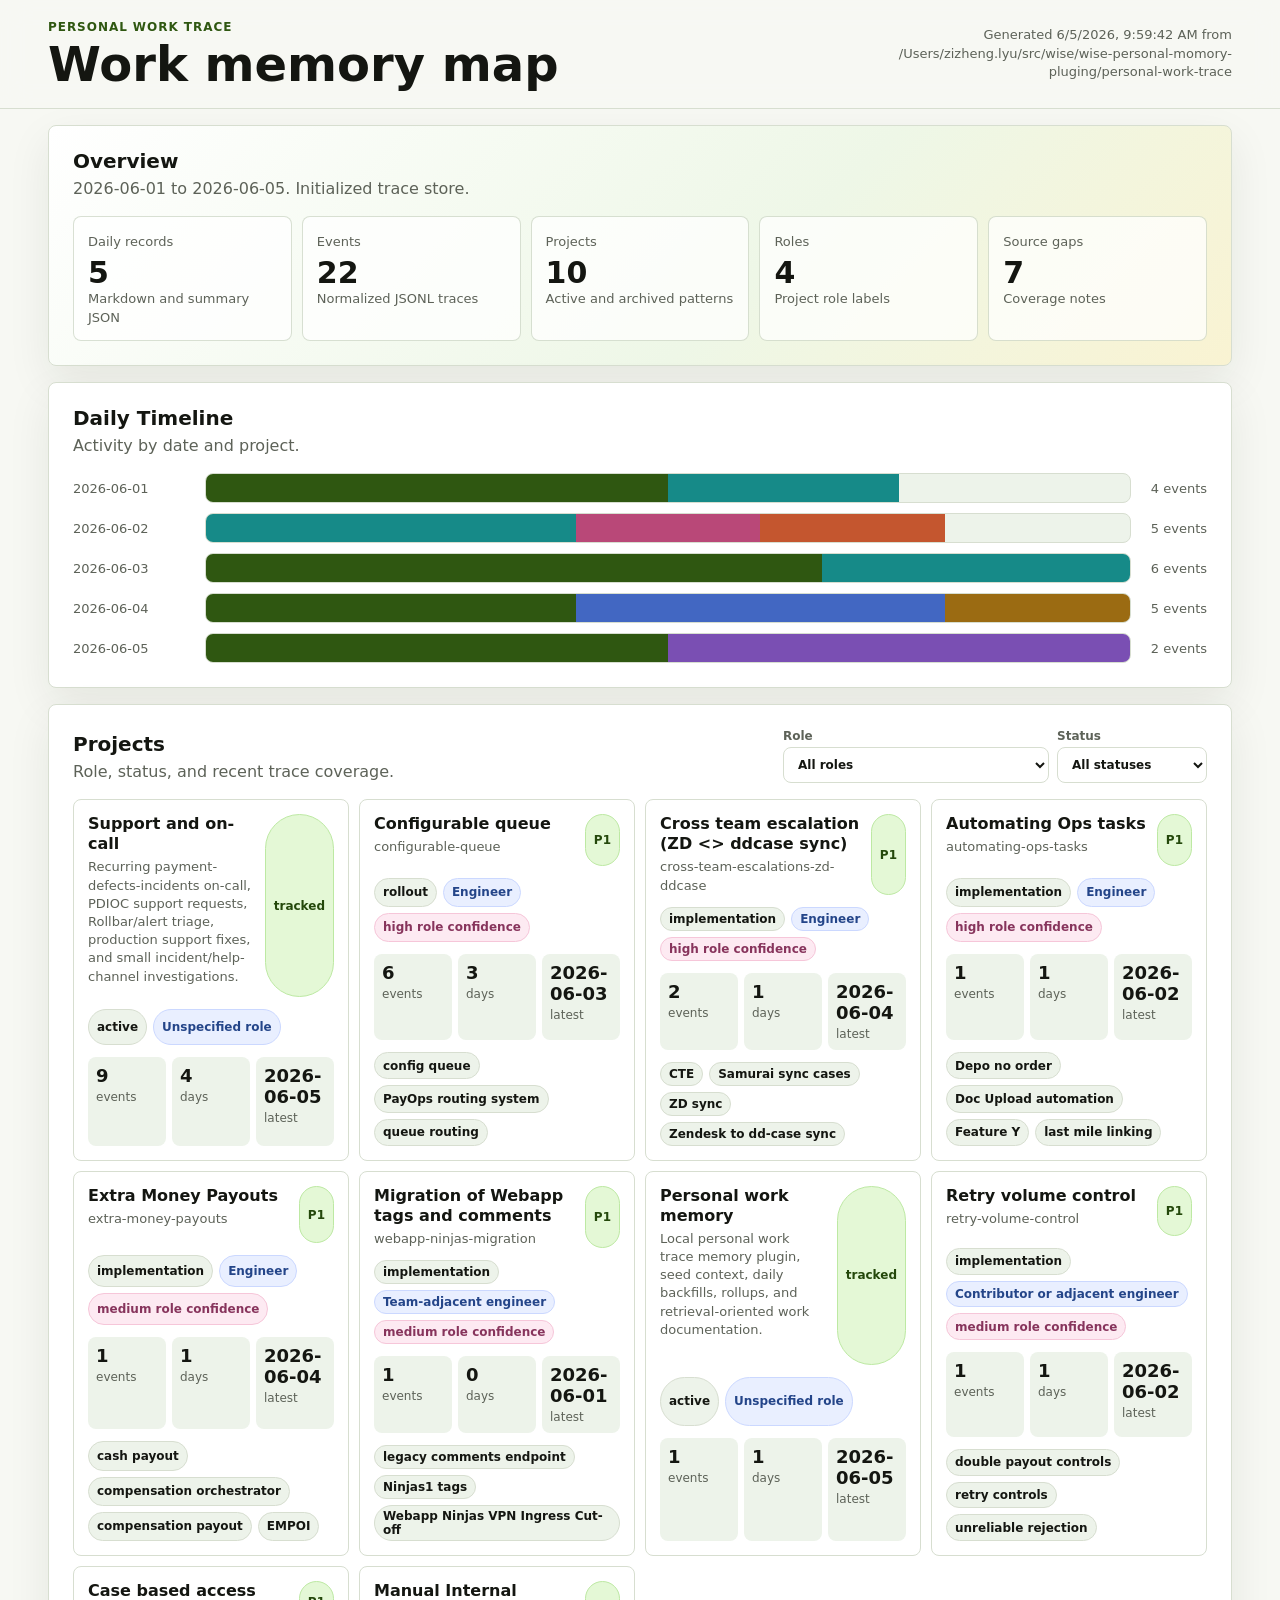
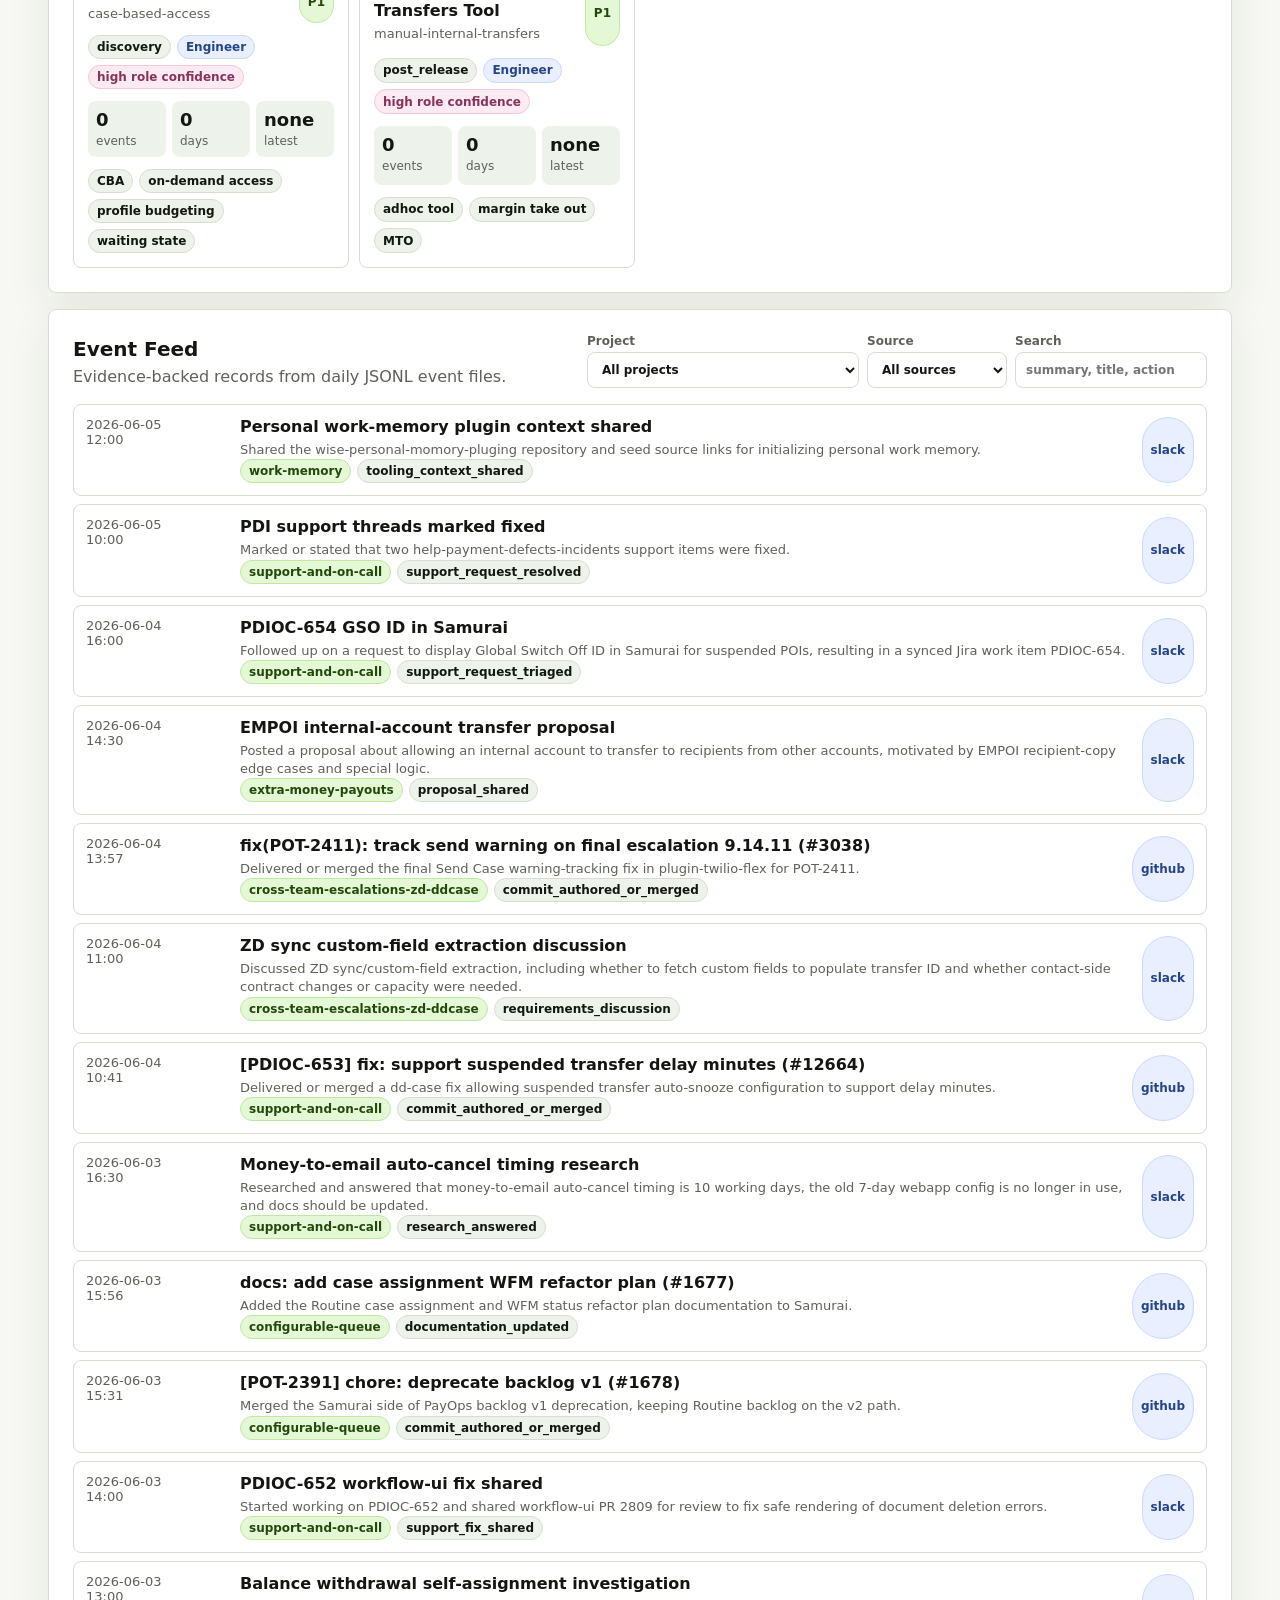
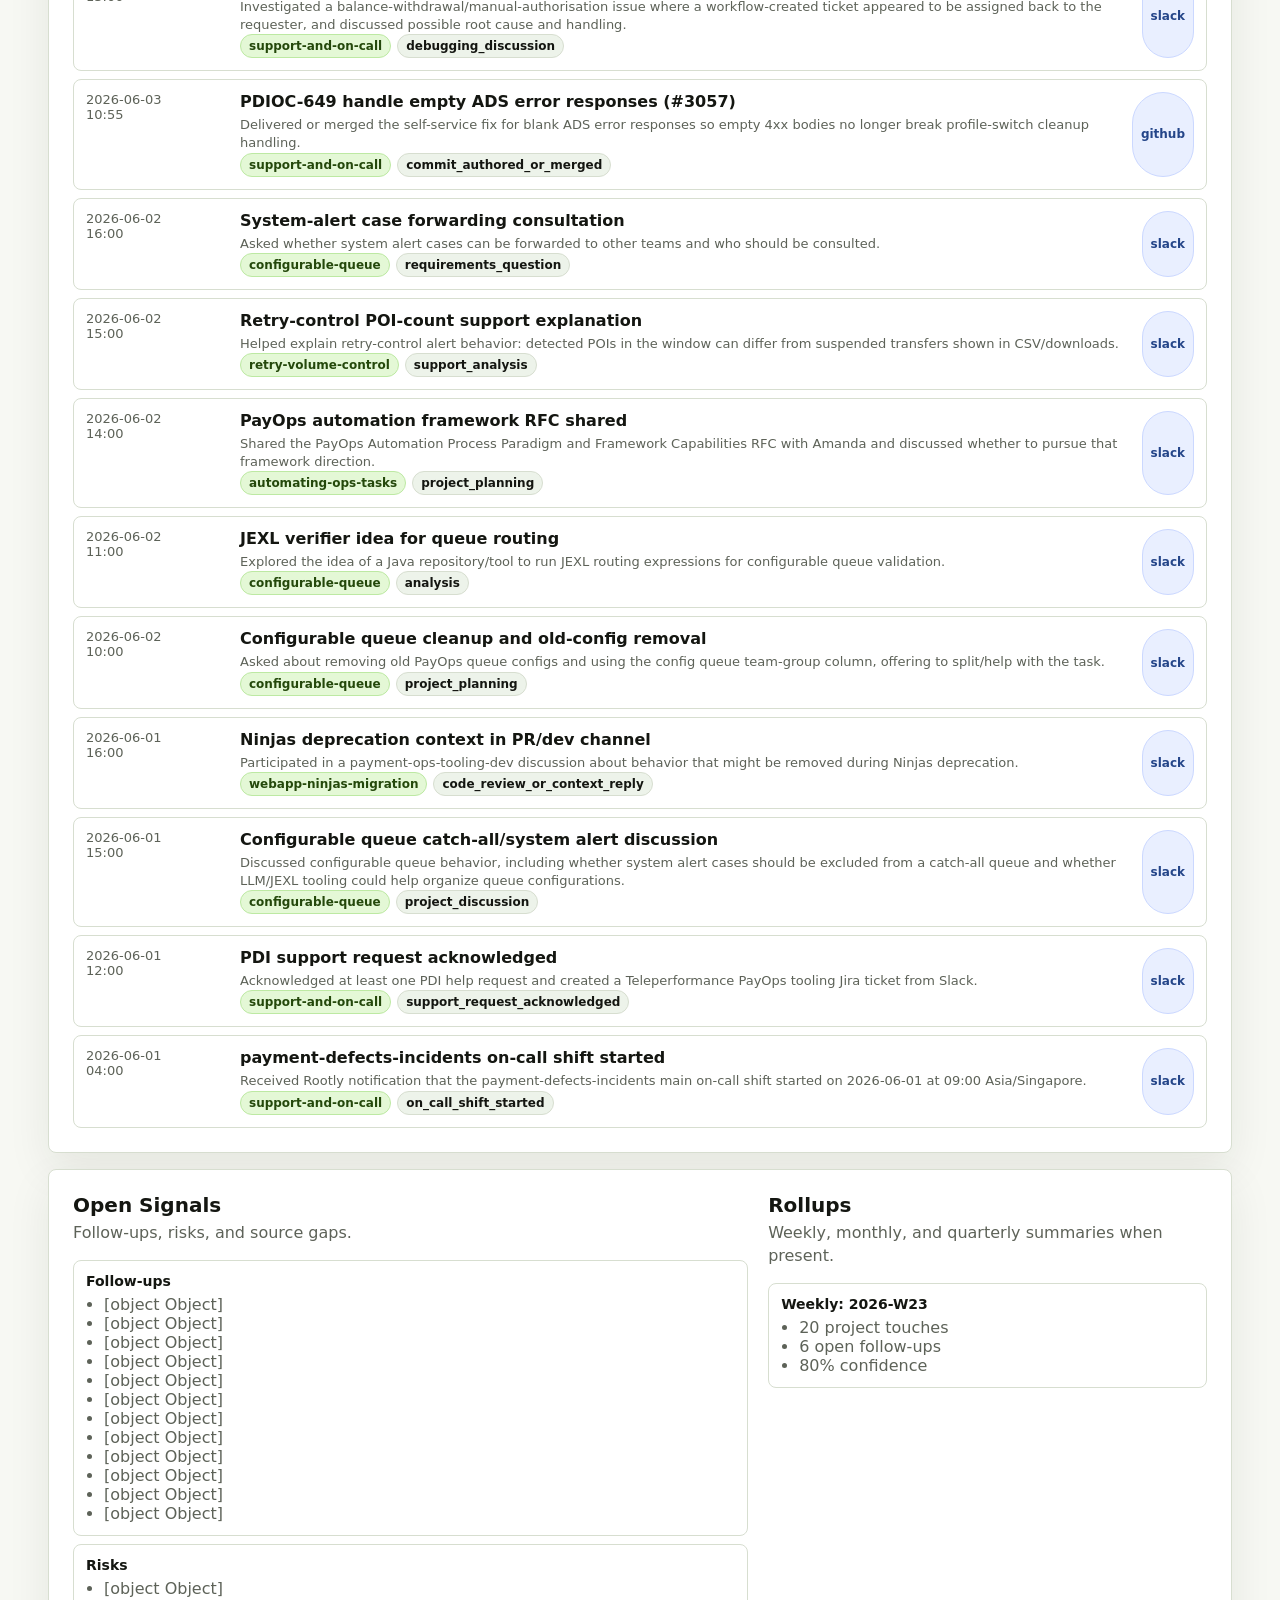
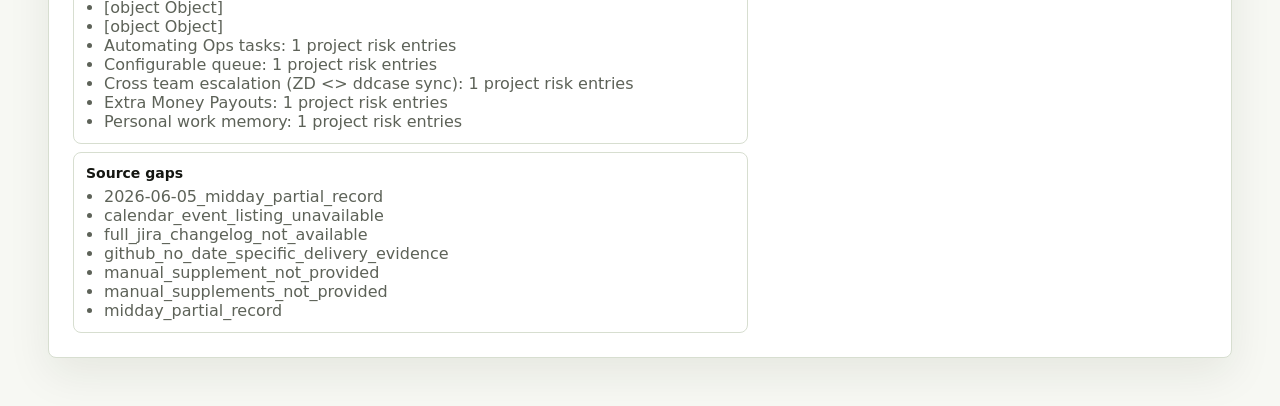
==== website/index.html @ 32085bb5 "feat: update hook" ====
<!doctype html>
<html lang="en">
  <head>
    <meta charset="utf-8">
    <meta name="viewport" content="width=device-width, initial-scale=1">
    <title>Personal Work Trace</title>
    <link rel="stylesheet" href="assets/styles.css">
  </head>
  <body>
    <header class="topbar">
      <div>
        <p class="eyebrow">Personal work trace</p>
        <h1>Work memory map</h1>
      </div>
      <div class="topbar__meta" id="generatedMeta"></div>
    </header>

    <main class="layout">
      <section class="panel panel--overview" aria-labelledby="overviewTitle">
        <div class="section-title">
          <h2 id="overviewTitle">Overview</h2>
          <p id="traceRange"></p>
        </div>
        <div class="metric-grid" id="metricGrid"></div>
      </section>

      <section class="panel" aria-labelledby="timelineTitle">
        <div class="section-title">
          <h2 id="timelineTitle">Daily Timeline</h2>
          <p>Activity by date and project.</p>
        </div>
        <div class="timeline" id="timeline"></div>
      </section>

      <section class="panel" aria-labelledby="projectsTitle">
        <div class="section-title section-title--inline">
          <div>
            <h2 id="projectsTitle">Projects</h2>
            <p>Role, status, and recent trace coverage.</p>
          </div>
          <div class="filters">
            <label>
              <span>Role</span>
              <select id="roleFilter"></select>
            </label>
            <label>
              <span>Status</span>
              <select id="statusFilter"></select>
            </label>
          </div>
        </div>
        <div class="project-grid" id="projectGrid"></div>
      </section>

      <section class="panel" aria-labelledby="feedTitle">
        <div class="section-title section-title--inline">
          <div>
            <h2 id="feedTitle">Event Feed</h2>
            <p>Evidence-backed records from daily JSONL event files.</p>
          </div>
          <div class="filters">
            <label>
              <span>Project</span>
              <select id="projectFilter"></select>
            </label>
            <label>
              <span>Source</span>
              <select id="sourceFilter"></select>
            </label>
            <label class="search-box">
              <span>Search</span>
              <input id="searchInput" type="search" placeholder="summary, title, action">
            </label>
          </div>
        </div>
        <div class="event-feed" id="eventFeed"></div>
      </section>

      <section class="panel panel--split" aria-labelledby="signalsTitle">
        <div>
          <div class="section-title">
            <h2 id="signalsTitle">Open Signals</h2>
            <p>Follow-ups, risks, and source gaps.</p>
          </div>
          <div class="signal-list" id="signalList"></div>
        </div>
        <div>
          <div class="section-title">
            <h2>Rollups</h2>
            <p>Weekly, monthly, and quarterly summaries when present.</p>
          </div>
          <div class="rollup-list" id="rollupList"></div>
        </div>
      </section>
    </main>

    <template id="emptyTemplate">
      <div class="empty-state">
        <p class="eyebrow">No trace data</p>
        <h2>Initialize or refresh your local work trace.</h2>
        <p>Run <code>node website/scripts/generate-data.mjs</code> after the daily memory workflow. The website can exist before the trace store does.</p>
      </div>
    </template>

    <script src="data/work-trace.js"></script>
    <script src="assets/app.js"></script>
  </body>
</html>
---- website/assets/styles.css ----
:root {
  color-scheme: light;
  --bg: #f7f8f3;
  --surface: #ffffff;
  --surface-2: #edf3ea;
  --ink: #141611;
  --muted: #5d6258;
  --soft: #dce3d5;
  --line: #d7ded0;
  --green: #2f5711;
  --lime: #9fe870;
  --teal: #168a88;
  --blue: #4267c2;
  --rose: #b94878;
  --amber: #9b6b12;
  --radius: 8px;
  --shadow: 0 16px 44px rgba(24, 34, 17, 0.08);
}

* {
  box-sizing: border-box;
}

html {
  font-family: Inter, ui-sans-serif, system-ui, -apple-system, BlinkMacSystemFont, "Segoe UI", sans-serif;
  letter-spacing: 0;
}

body {
  margin: 0;
  min-width: 320px;
  background: var(--bg);
  color: var(--ink);
}

button,
input,
select {
  font: inherit;
}

.topbar {
  position: sticky;
  top: 0;
  z-index: 10;
  display: flex;
  align-items: center;
  justify-content: space-between;
  gap: 24px;
  padding: 20px clamp(16px, 4vw, 48px);
  background: rgba(247, 248, 243, 0.92);
  border-bottom: 1px solid var(--line);
  backdrop-filter: blur(14px);
}

.topbar h1 {
  margin: 0;
  font-size: clamp(28px, 4vw, 48px);
  line-height: 1;
}

.topbar__meta {
  max-width: 360px;
  color: var(--muted);
  font-size: 13px;
  line-height: 1.45;
  text-align: right;
}

.layout {
  display: grid;
  gap: 16px;
  padding: 16px clamp(16px, 4vw, 48px) 48px;
}

.panel {
  background: var(--surface);
  border: 1px solid var(--line);
  border-radius: var(--radius);
  padding: clamp(16px, 2vw, 24px);
  box-shadow: var(--shadow);
}

.panel--overview {
  background: linear-gradient(135deg, #ffffff 0%, #eef7e7 60%, #f9f3d2 100%);
}

.panel--split {
  display: grid;
  grid-template-columns: minmax(0, 1fr) minmax(280px, 0.65fr);
  gap: 20px;
}

.section-title {
  margin-bottom: 16px;
}

.section-title--inline {
  display: flex;
  align-items: end;
  justify-content: space-between;
  gap: 16px;
}

.section-title h2,
.empty-state h2 {
  margin: 0 0 4px;
  font-size: 20px;
  line-height: 1.15;
}

.section-title p,
.empty-state p {
  margin: 0;
  color: var(--muted);
  line-height: 1.45;
}

.eyebrow {
  margin: 0 0 6px;
  color: var(--green);
  font-size: 12px;
  font-weight: 800;
  letter-spacing: 0.08em;
  text-transform: uppercase;
}

.metric-grid {
  display: grid;
  grid-template-columns: repeat(5, minmax(150px, 1fr));
  gap: 10px;
}

.metric {
  min-height: 104px;
  padding: 14px;
  background: rgba(255, 255, 255, 0.74);
  border: 1px solid rgba(47, 87, 17, 0.18);
  border-radius: var(--radius);
}

.metric strong {
  display: block;
  margin-top: 8px;
  font-size: 30px;
  line-height: 1;
}

.metric span {
  color: var(--muted);
  font-size: 13px;
}

.timeline {
  display: grid;
  gap: 10px;
}

.timeline-row {
  display: grid;
  grid-template-columns: 120px minmax(0, 1fr) 64px;
  align-items: center;
  gap: 12px;
}

.timeline-date {
  color: var(--muted);
  font-size: 13px;
  font-variant-numeric: tabular-nums;
}

.timeline-count {
  color: var(--muted);
  font-size: 13px;
  text-align: right;
}

.bar {
  display: flex;
  height: 30px;
  overflow: hidden;
  background: var(--surface-2);
  border: 1px solid var(--line);
  border-radius: var(--radius);
}

.bar-segment {
  min-width: 4px;
}

.filters {
  display: flex;
  flex-wrap: wrap;
  gap: 8px;
  justify-content: flex-end;
}

.filters label {
  display: grid;
  gap: 4px;
  min-width: 140px;
  color: var(--muted);
  font-size: 12px;
  font-weight: 700;
}

.filters select,
.filters input {
  width: 100%;
  height: 36px;
  padding: 0 10px;
  color: var(--ink);
  background: #fff;
  border: 1px solid var(--line);
  border-radius: var(--radius);
}

.search-box {
  min-width: min(280px, 100%);
}

.project-grid {
  display: grid;
  grid-template-columns: repeat(auto-fit, minmax(260px, 1fr));
  gap: 10px;
}

.project-card,
.event-card,
.signal-item,
.rollup-item {
  border: 1px solid var(--line);
  border-radius: var(--radius);
  background: #fff;
}

.project-card {
  display: grid;
  gap: 12px;
  padding: 14px;
}

.project-head {
  display: flex;
  justify-content: space-between;
  gap: 10px;
}

.project-head h3,
.event-card h3 {
  margin: 0;
  font-size: 16px;
  line-height: 1.25;
}

.project-head p,
.event-card p {
  margin: 4px 0 0;
  color: var(--muted);
  font-size: 13px;
  line-height: 1.4;
}

.pill-row {
  display: flex;
  flex-wrap: wrap;
  gap: 6px;
}

.pill {
  display: inline-flex;
  align-items: center;
  min-height: 24px;
  padding: 3px 8px;
  color: var(--ink);
  background: var(--surface-2);
  border: 1px solid var(--line);
  border-radius: 999px;
  font-size: 12px;
  font-weight: 700;
}

.pill--green {
  background: #e4f8d6;
  border-color: #bde9a3;
  color: #24480b;
}

.pill--blue {
  background: #e9efff;
  border-color: #cbd8ff;
  color: #244589;
}

.pill--rose {
  background: #fdeaf2;
  border-color: #f6c6d9;
  color: #87345c;
}

.mini-stats {
  display: grid;
  grid-template-columns: repeat(3, 1fr);
  gap: 6px;
}

.mini-stat {
  padding: 8px;
  background: var(--surface-2);
  border-radius: var(--radius);
}

.mini-stat strong {
  display: block;
  font-size: 18px;
}

.mini-stat span {
  color: var(--muted);
  font-size: 12px;
}

.event-feed {
  display: grid;
  gap: 8px;
}

.event-card {
  display: grid;
  grid-template-columns: 140px minmax(0, 1fr) auto;
  gap: 14px;
  padding: 12px;
}

.event-date {
  color: var(--muted);
  font-size: 13px;
  font-variant-numeric: tabular-nums;
}

.event-source {
  justify-self: end;
}

.signal-list,
.rollup-list {
  display: grid;
  gap: 8px;
}

.signal-item,
.rollup-item {
  padding: 12px;
}

.signal-item h3,
.rollup-item h3 {
  margin: 0 0 6px;
  font-size: 14px;
}

.signal-item ul,
.rollup-item ul {
  margin: 0;
  padding-left: 18px;
  color: var(--muted);
}

.empty-state {
  margin: 48px auto;
  max-width: 720px;
  padding: 24px;
  background: #fff;
  border: 1px solid var(--line);
  border-radius: var(--radius);
  box-shadow: var(--shadow);
}

code {
  padding: 2px 5px;
  background: var(--surface-2);
  border-radius: 4px;
}

[hidden] {
  display: none !important;
}

@media (max-width: 960px) {
  .metric-grid {
    grid-template-columns: repeat(2, minmax(0, 1fr));
  }

  .panel--split {
    grid-template-columns: 1fr;
  }

  .event-card {
    grid-template-columns: 1fr;
  }

  .event-source {
    justify-self: start;
  }
}

@media (max-width: 680px) {
  .topbar,
  .section-title--inline {
    align-items: stretch;
    flex-direction: column;
  }

  .topbar__meta {
    text-align: left;
  }

  .metric-grid,
  .mini-stats {
    grid-template-columns: 1fr;
  }

  .timeline-row {
    grid-template-columns: 1fr;
    gap: 6px;
  }

  .timeline-count {
    text-align: left;
  }

  .filters {
    justify-content: stretch;
  }

  .filters label {
    width: 100%;
  }
}
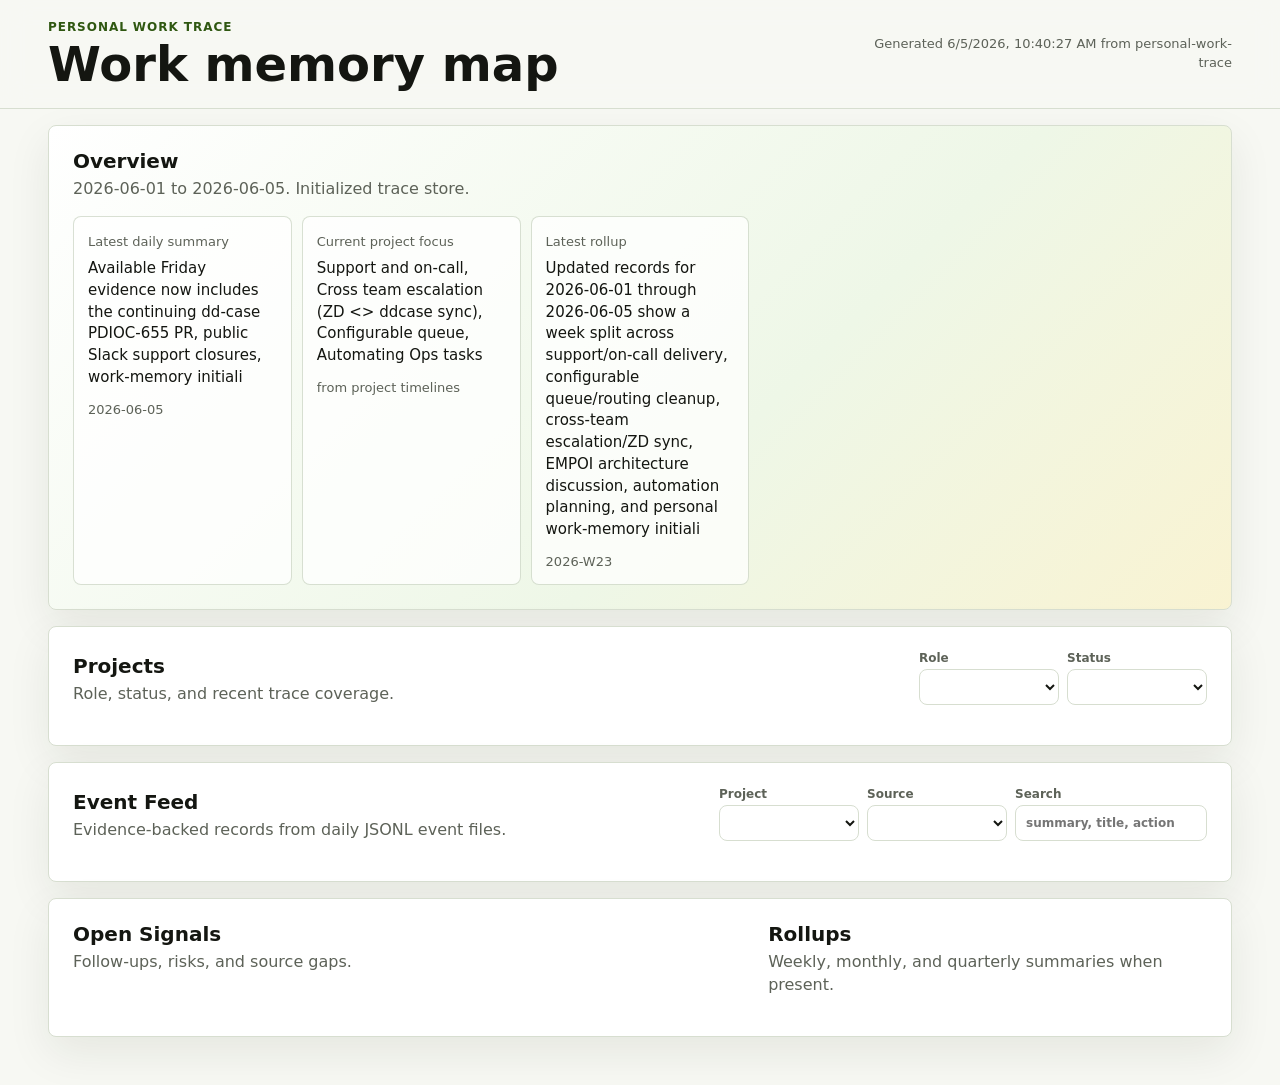
==== commit ad0be035: "feat: update website" ====
--- a/website/index.html
+++ b/website/index.html
@@ -22,14 +22,6 @@
           <p id="traceRange"></p>
         </div>
         <div class="metric-grid" id="metricGrid"></div>
-      </section>
-
-      <section class="panel" aria-labelledby="timelineTitle">
-        <div class="section-title">
-          <h2 id="timelineTitle">Daily Timeline</h2>
-          <p>Activity by date and project.</p>
-        </div>
-        <div class="timeline" id="timeline"></div>
       </section>
 
       <section class="panel" aria-labelledby="projectsTitle">
@@ -106,4 +98,3 @@
     <script src="assets/app.js"></script>
   </body>
 </html>
-
--- a/website/assets/styles.css
+++ b/website/assets/styles.css
@@ -146,9 +146,21 @@
   line-height: 1;
 }
 
-.metric span {
-  color: var(--muted);
-  font-size: 13px;
+.metric span,
+.metric small {
+  color: var(--muted);
+  font-size: 13px;
+}
+
+.metric p {
+  margin: 8px 0 10px;
+  color: var(--ink);
+  font-size: 15px;
+  line-height: 1.45;
+}
+
+.metric--text {
+  min-height: 140px;
 }
 
 .timeline {
@@ -242,8 +254,13 @@
 
 .project-head {
   display: flex;
+  align-items: flex-start;
   justify-content: space-between;
   gap: 10px;
+}
+
+.project-head > div {
+  min-width: 0;
 }
 
 .project-head h3,
@@ -263,6 +280,7 @@
 
 .pill-row {
   display: flex;
+  align-items: flex-start;
   flex-wrap: wrap;
   gap: 6px;
 }
@@ -270,7 +288,9 @@
 .pill {
   display: inline-flex;
   align-items: center;
+  flex: 0 1 auto;
   min-height: 24px;
+  max-width: 100%;
   padding: 3px 8px;
   color: var(--ink);
   background: var(--surface-2);
@@ -278,6 +298,14 @@
   border-radius: 999px;
   font-size: 12px;
   font-weight: 700;
+  line-height: 1.3;
+  overflow-wrap: anywhere;
+  white-space: normal;
+}
+
+.pill--priority {
+  flex: 0 0 auto;
+  white-space: nowrap;
 }
 
 .pill--green {
@@ -298,26 +326,56 @@
   color: #87345c;
 }
 
-.mini-stats {
-  display: grid;
-  grid-template-columns: repeat(3, 1fr);
+.pill--role-owner {
+  background: #e4f8d6;
+  border-color: #bde9a3;
+  color: #24480b;
+}
+
+.pill--role-core {
+  background: #e6f6f6;
+  border-color: #b8dddd;
+  color: #0f5654;
+}
+
+.pill--role-reviewer {
+  background: #e9efff;
+  border-color: #cbd8ff;
+  color: #244589;
+}
+
+.pill--role-side {
+  background: #fff1d4;
+  border-color: #efd091;
+  color: #76510d;
+}
+
+.pill--role-observer,
+.pill--role-unknown {
+  background: #eff1ec;
+  border-color: #d7ded0;
+  color: #4f554b;
+}
+
+.text-list {
+  display: grid;
   gap: 6px;
 }
 
-.mini-stat {
-  padding: 8px;
-  background: var(--surface-2);
-  border-radius: var(--radius);
-}
-
-.mini-stat strong {
-  display: block;
-  font-size: 18px;
-}
-
-.mini-stat span {
-  color: var(--muted);
-  font-size: 12px;
+.text-list h4,
+.rollup-projects h4 {
+  margin: 0;
+  color: var(--green);
+  font-size: 13px;
+  line-height: 1.3;
+}
+
+.text-list ul {
+  margin: 0;
+  padding-left: 18px;
+  color: var(--muted);
+  font-size: 13px;
+  line-height: 1.45;
 }
 
 .event-feed {
@@ -359,11 +417,35 @@
   font-size: 14px;
 }
 
+.rollup-item p {
+  margin: 0 0 10px;
+  color: var(--muted);
+  font-size: 13px;
+  line-height: 1.45;
+}
+
 .signal-item ul,
 .rollup-item ul {
   margin: 0;
   padding-left: 18px;
   color: var(--muted);
+}
+
+.rollup-projects {
+  display: grid;
+  gap: 8px;
+  margin: 10px 0;
+}
+
+.rollup-projects section {
+  padding: 10px;
+  background: var(--surface-2);
+  border: 1px solid var(--line);
+  border-radius: var(--radius);
+}
+
+.rollup-projects section p:last-child {
+  margin-bottom: 0;
 }
 
 .empty-state {
@@ -415,8 +497,7 @@
     text-align: left;
   }
 
-  .metric-grid,
-  .mini-stats {
+  .metric-grid {
     grid-template-columns: 1fr;
   }
 
@@ -437,4 +518,3 @@
     width: 100%;
   }
 }
-
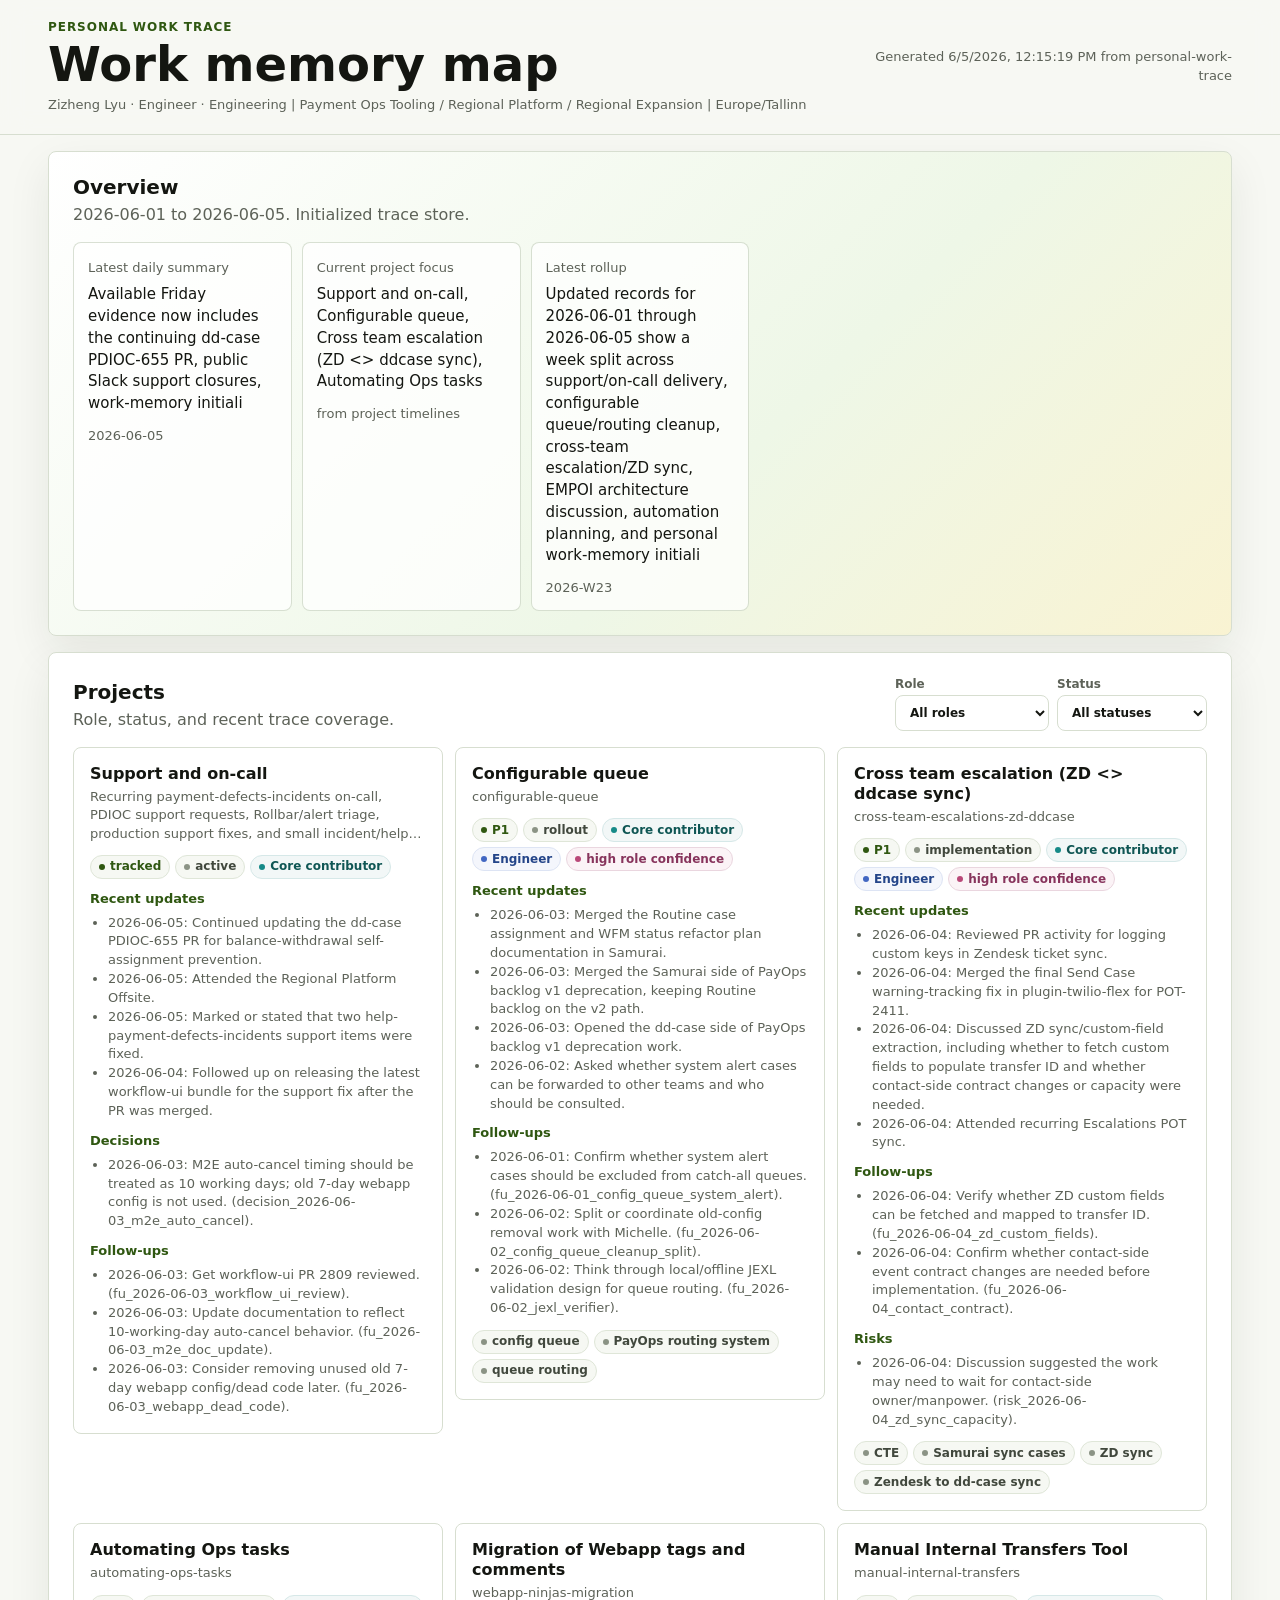
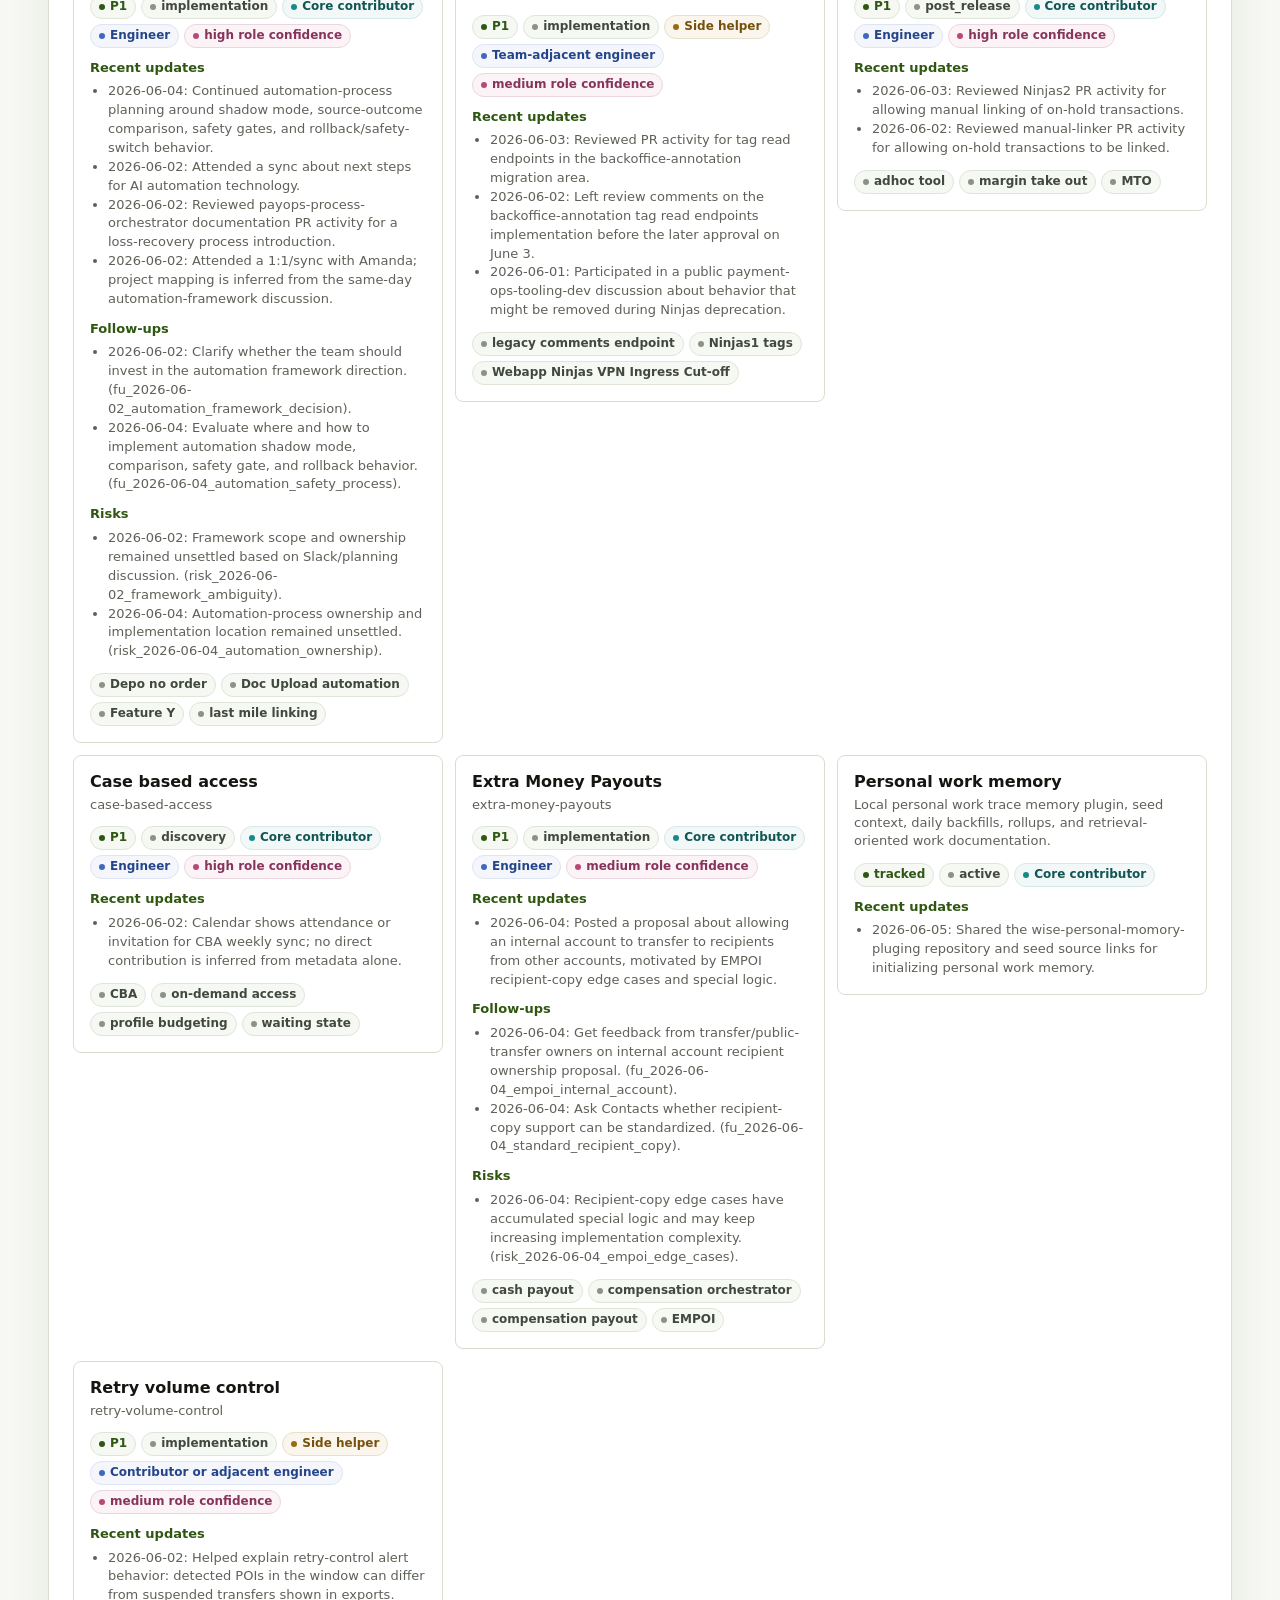
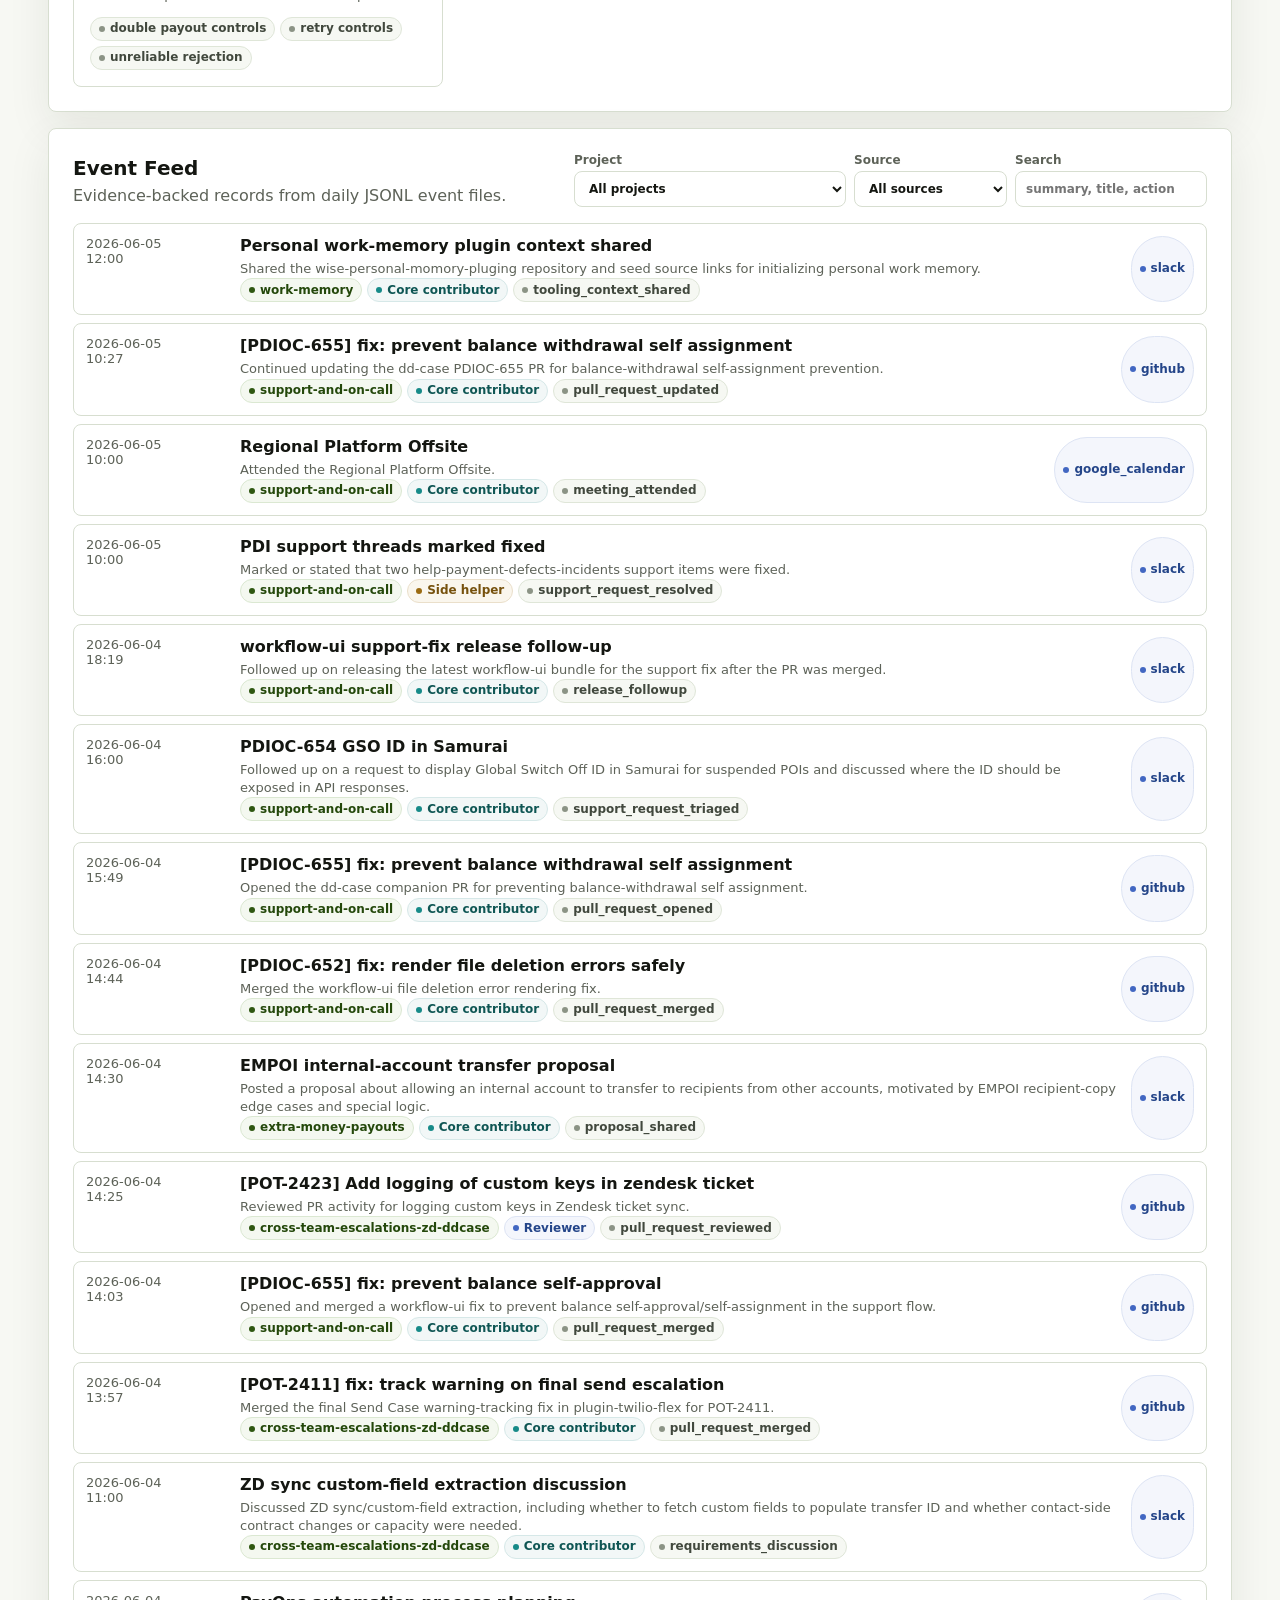
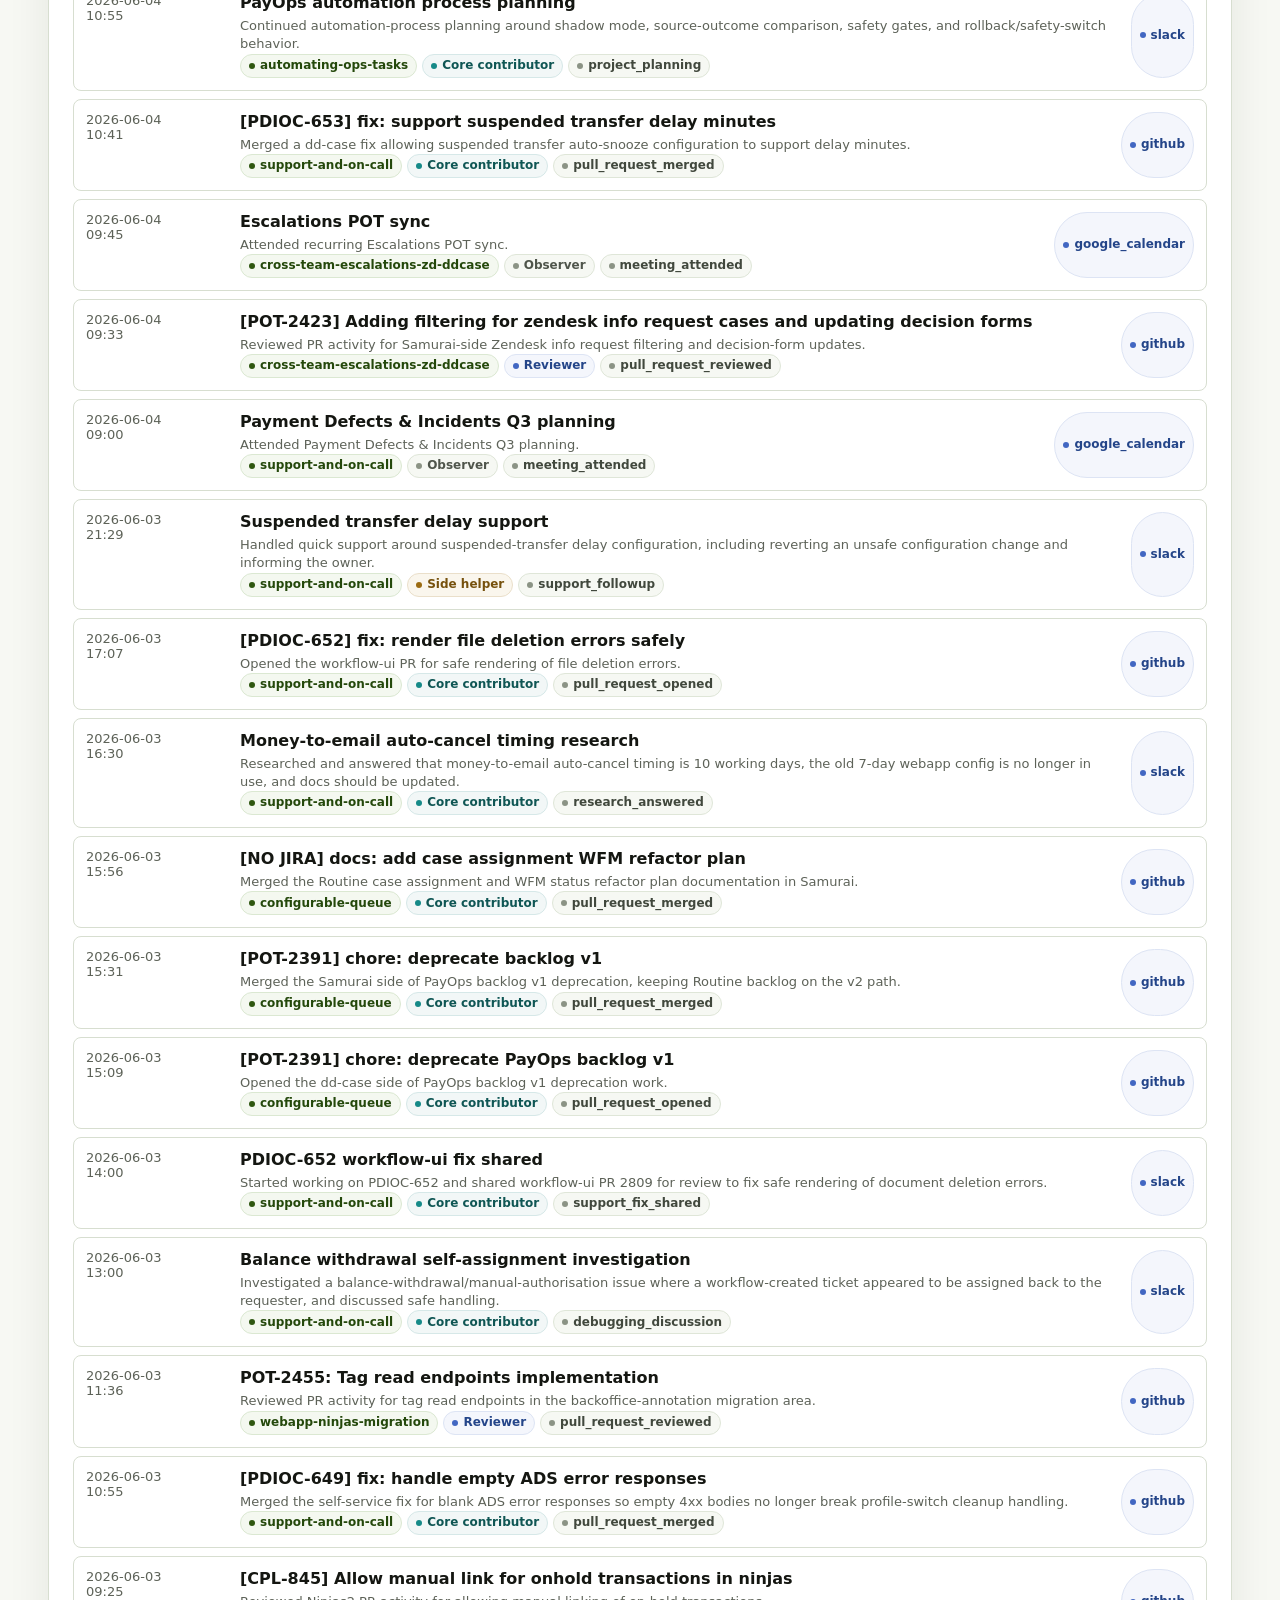
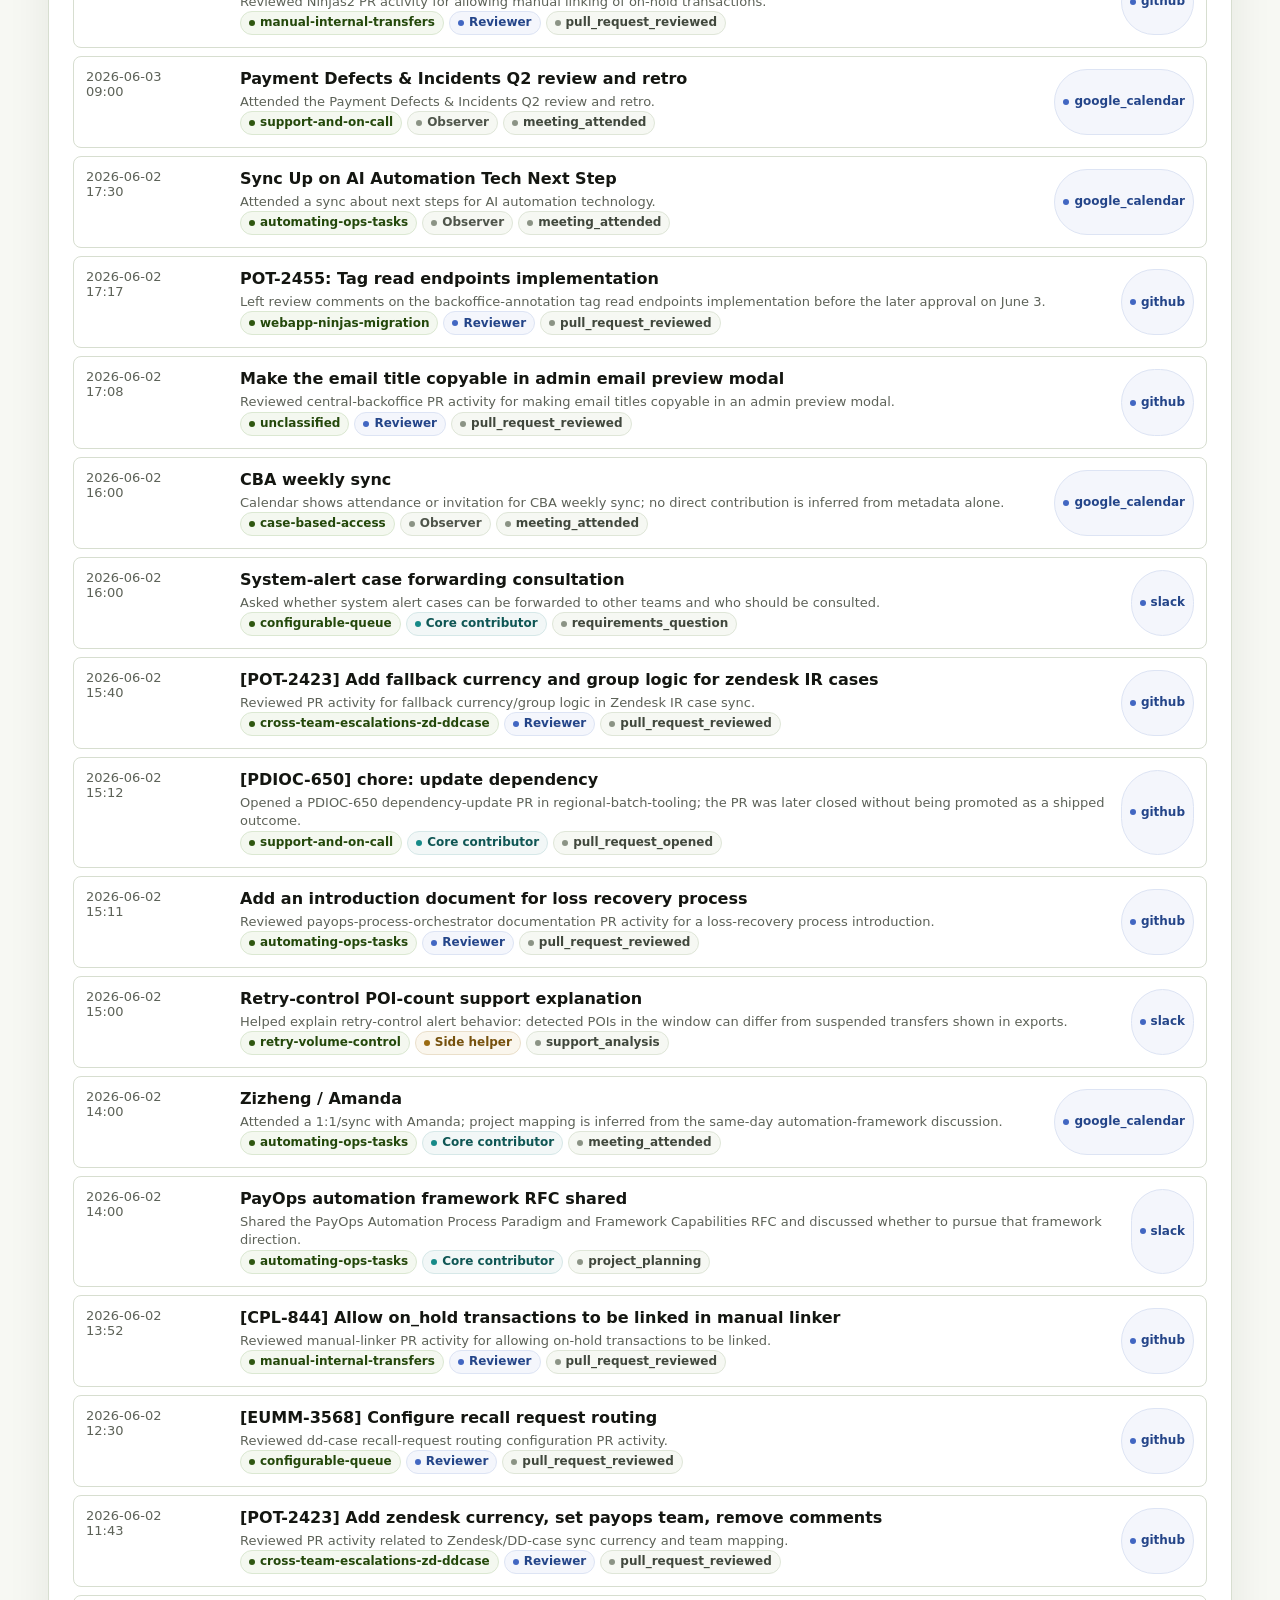
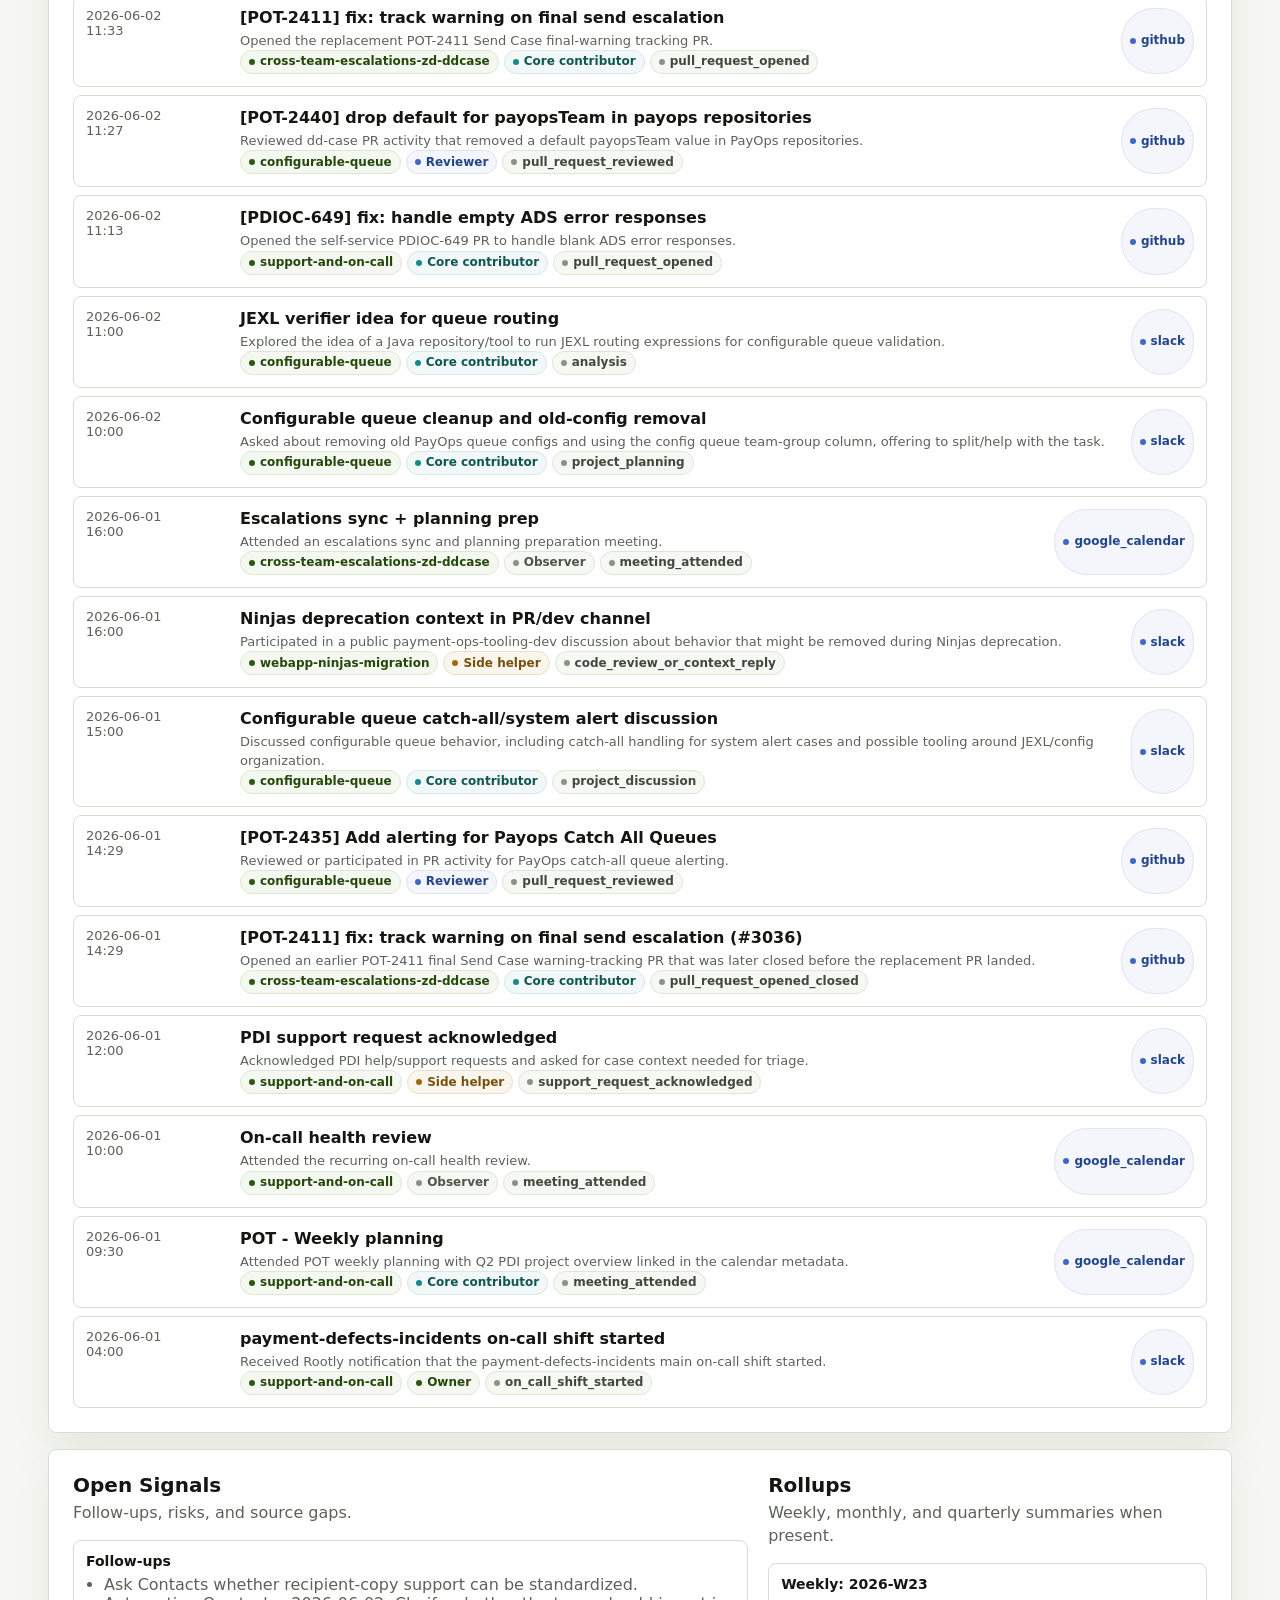
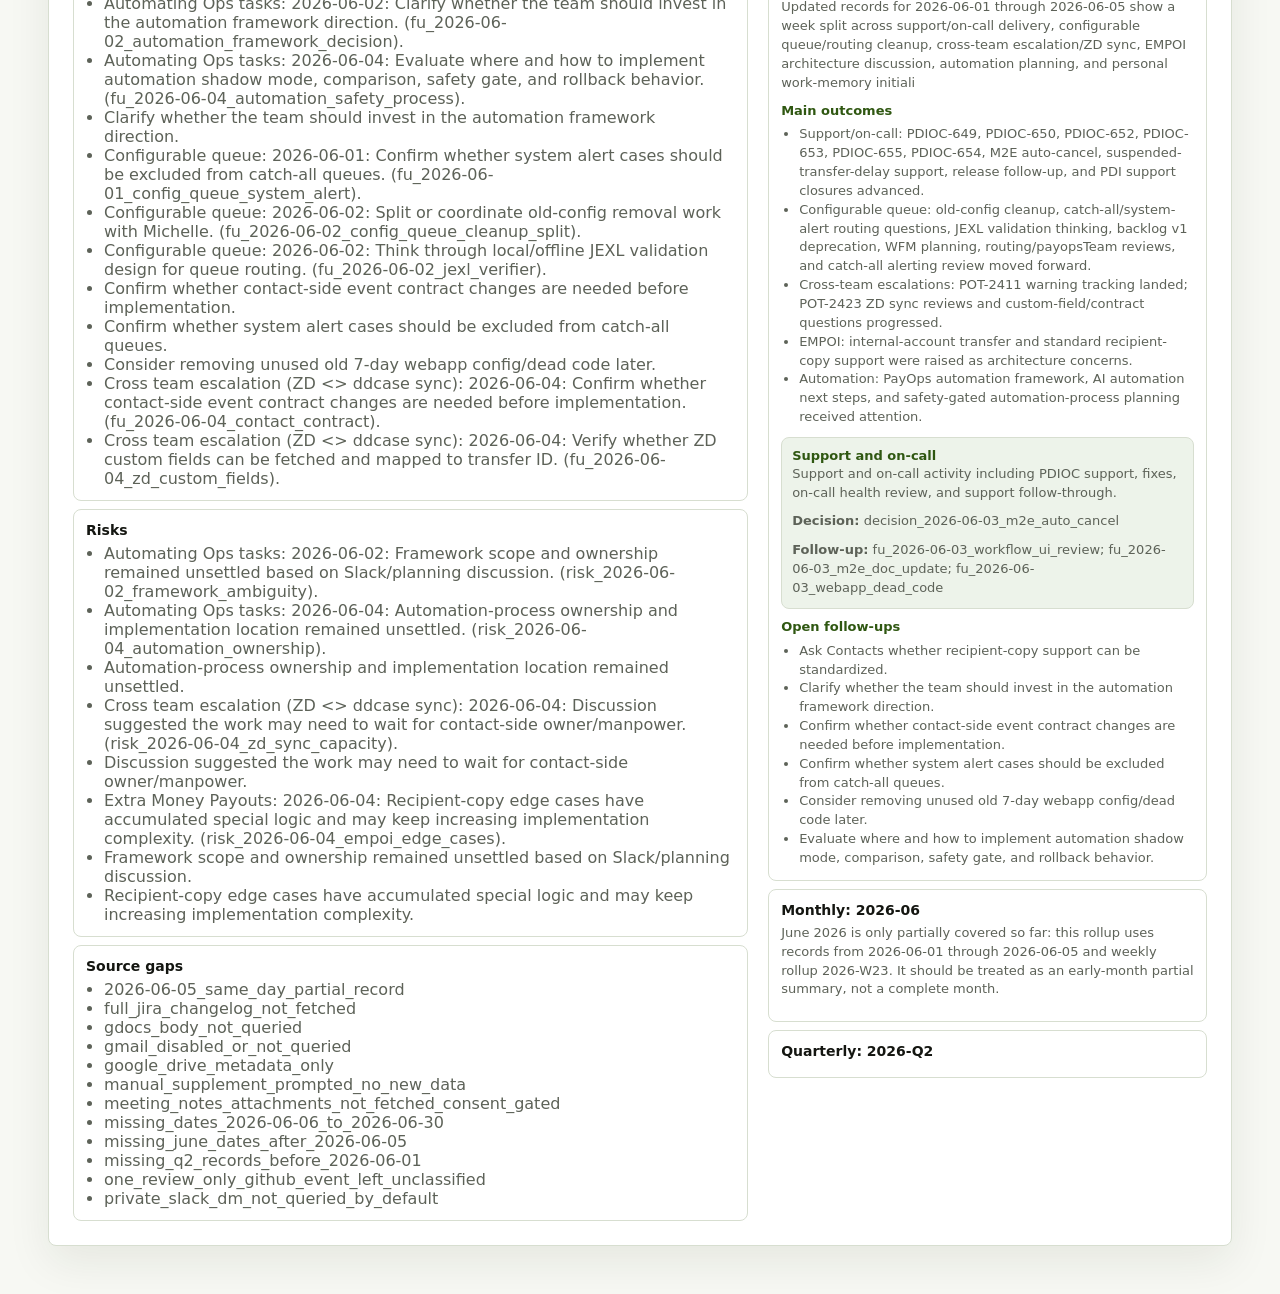
==== commit 5c467d5f: "feat: update website" ====
--- a/website/index.html
+++ b/website/index.html
@@ -11,6 +11,7 @@
       <div>
         <p class="eyebrow">Personal work trace</p>
         <h1>Work memory map</h1>
+        <p class="identity-summary" id="identitySummary"></p>
       </div>
       <div class="topbar__meta" id="generatedMeta"></div>
     </header>
--- a/website/assets/styles.css
+++ b/website/assets/styles.css
@@ -59,6 +59,14 @@
   line-height: 1;
 }
 
+.identity-summary {
+  margin: 8px 0 0;
+  max-width: min(760px, 72vw);
+  color: var(--muted);
+  font-size: 13px;
+  line-height: 1.4;
+}
+
 .topbar__meta {
   max-width: 360px;
   color: var(--muted);
@@ -161,43 +169,6 @@
 
 .metric--text {
   min-height: 140px;
-}
-
-.timeline {
-  display: grid;
-  gap: 10px;
-}
-
-.timeline-row {
-  display: grid;
-  grid-template-columns: 120px minmax(0, 1fr) 64px;
-  align-items: center;
-  gap: 12px;
-}
-
-.timeline-date {
-  color: var(--muted);
-  font-size: 13px;
-  font-variant-numeric: tabular-nums;
-}
-
-.timeline-count {
-  color: var(--muted);
-  font-size: 13px;
-  text-align: right;
-}
-
-.bar {
-  display: flex;
-  height: 30px;
-  overflow: hidden;
-  background: var(--surface-2);
-  border: 1px solid var(--line);
-  border-radius: var(--radius);
-}
-
-.bar-segment {
-  min-width: 4px;
 }
 
 .filters {
@@ -233,8 +204,9 @@
 
 .project-grid {
   display: grid;
-  grid-template-columns: repeat(auto-fit, minmax(260px, 1fr));
-  gap: 10px;
+  grid-template-columns: repeat(auto-fit, minmax(300px, 1fr));
+  gap: 12px;
+  align-items: start;
 }
 
 .project-card,
@@ -249,14 +221,12 @@
 .project-card {
   display: grid;
   gap: 12px;
-  padding: 14px;
+  align-content: start;
+  padding: 16px;
 }
 
 .project-head {
-  display: flex;
-  align-items: flex-start;
-  justify-content: space-between;
-  gap: 10px;
+  min-width: 0;
 }
 
 .project-head > div {
@@ -276,84 +246,111 @@
   color: var(--muted);
   font-size: 13px;
   line-height: 1.4;
+}
+
+.project-head p {
+  display: -webkit-box;
+  overflow: hidden;
+  -webkit-box-orient: vertical;
+  -webkit-line-clamp: 3;
 }
 
 .pill-row {
   display: flex;
   align-items: flex-start;
   flex-wrap: wrap;
-  gap: 6px;
+  gap: 5px;
 }
 
 .pill {
   display: inline-flex;
   align-items: center;
+  gap: 5px;
   flex: 0 1 auto;
   min-height: 24px;
   max-width: 100%;
   padding: 3px 8px;
-  color: var(--ink);
-  background: var(--surface-2);
-  border: 1px solid var(--line);
+  color: #41483d;
+  background: #f6f8f3;
+  border: 1px solid #dfe6d8;
   border-radius: 999px;
   font-size: 12px;
-  font-weight: 700;
+  font-weight: 650;
   line-height: 1.3;
   overflow-wrap: anywhere;
   white-space: normal;
 }
 
+.pill::before {
+  content: "";
+  flex: 0 0 auto;
+  width: 6px;
+  height: 6px;
+  background: var(--pill-accent, #8b9385);
+  border-radius: 999px;
+}
+
 .pill--priority {
   flex: 0 0 auto;
   white-space: nowrap;
+  --pill-accent: var(--green);
+  color: #2f5711;
 }
 
 .pill--green {
-  background: #e4f8d6;
-  border-color: #bde9a3;
+  --pill-accent: var(--green);
+  background: #f4f8f0;
+  border-color: #dbe8d2;
   color: #24480b;
 }
 
 .pill--blue {
-  background: #e9efff;
-  border-color: #cbd8ff;
+  --pill-accent: var(--blue);
+  background: #f4f6fc;
+  border-color: #dde4f4;
   color: #244589;
 }
 
 .pill--rose {
-  background: #fdeaf2;
-  border-color: #f6c6d9;
+  --pill-accent: var(--rose);
+  background: #fbf3f6;
+  border-color: #ead6df;
   color: #87345c;
 }
 
 .pill--role-owner {
-  background: #e4f8d6;
-  border-color: #bde9a3;
+  --pill-accent: var(--green);
+  background: #f4f8f0;
+  border-color: #dbe8d2;
   color: #24480b;
 }
 
 .pill--role-core {
-  background: #e6f6f6;
-  border-color: #b8dddd;
+  --pill-accent: var(--teal);
+  background: #f2f7f7;
+  border-color: #d6e8e8;
   color: #0f5654;
 }
 
 .pill--role-reviewer {
-  background: #e9efff;
-  border-color: #cbd8ff;
+  --pill-accent: var(--blue);
+  background: #f4f6fc;
+  border-color: #dde4f4;
   color: #244589;
 }
 
 .pill--role-side {
-  background: #fff1d4;
-  border-color: #efd091;
+  --pill-accent: var(--amber);
+  background: #faf6ed;
+  border-color: #eadfca;
   color: #76510d;
 }
 
 .pill--role-observer,
 .pill--role-unknown {
-  background: #eff1ec;
-  border-color: #d7ded0;
+  --pill-accent: #8b9385;
+  background: #f6f8f3;
+  border-color: #dfe6d8;
   color: #4f554b;
 }
 
@@ -497,19 +494,14 @@
     text-align: left;
   }
 
+  .identity-summary {
+    max-width: 100%;
+  }
+
   .metric-grid {
     grid-template-columns: 1fr;
   }
 
-  .timeline-row {
-    grid-template-columns: 1fr;
-    gap: 6px;
-  }
-
-  .timeline-count {
-    text-align: left;
-  }
-
   .filters {
     justify-content: stretch;
   }
